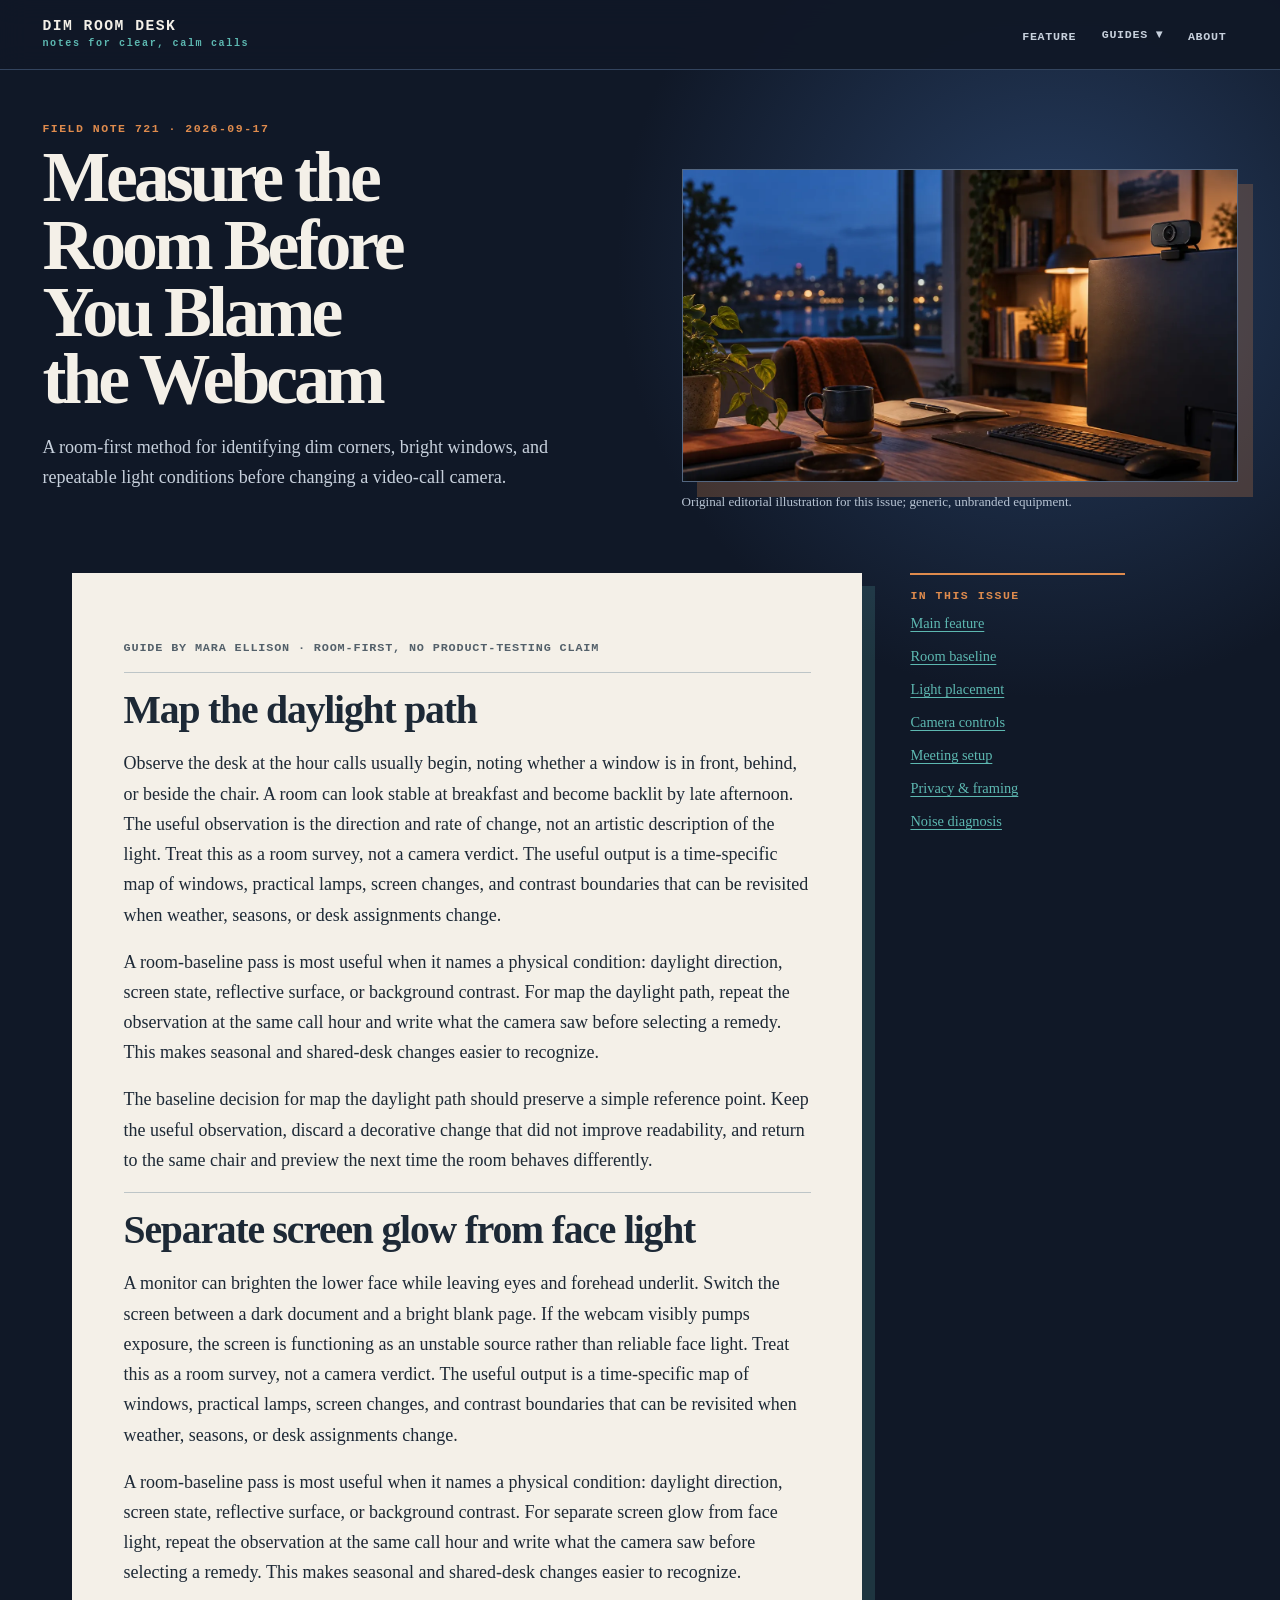
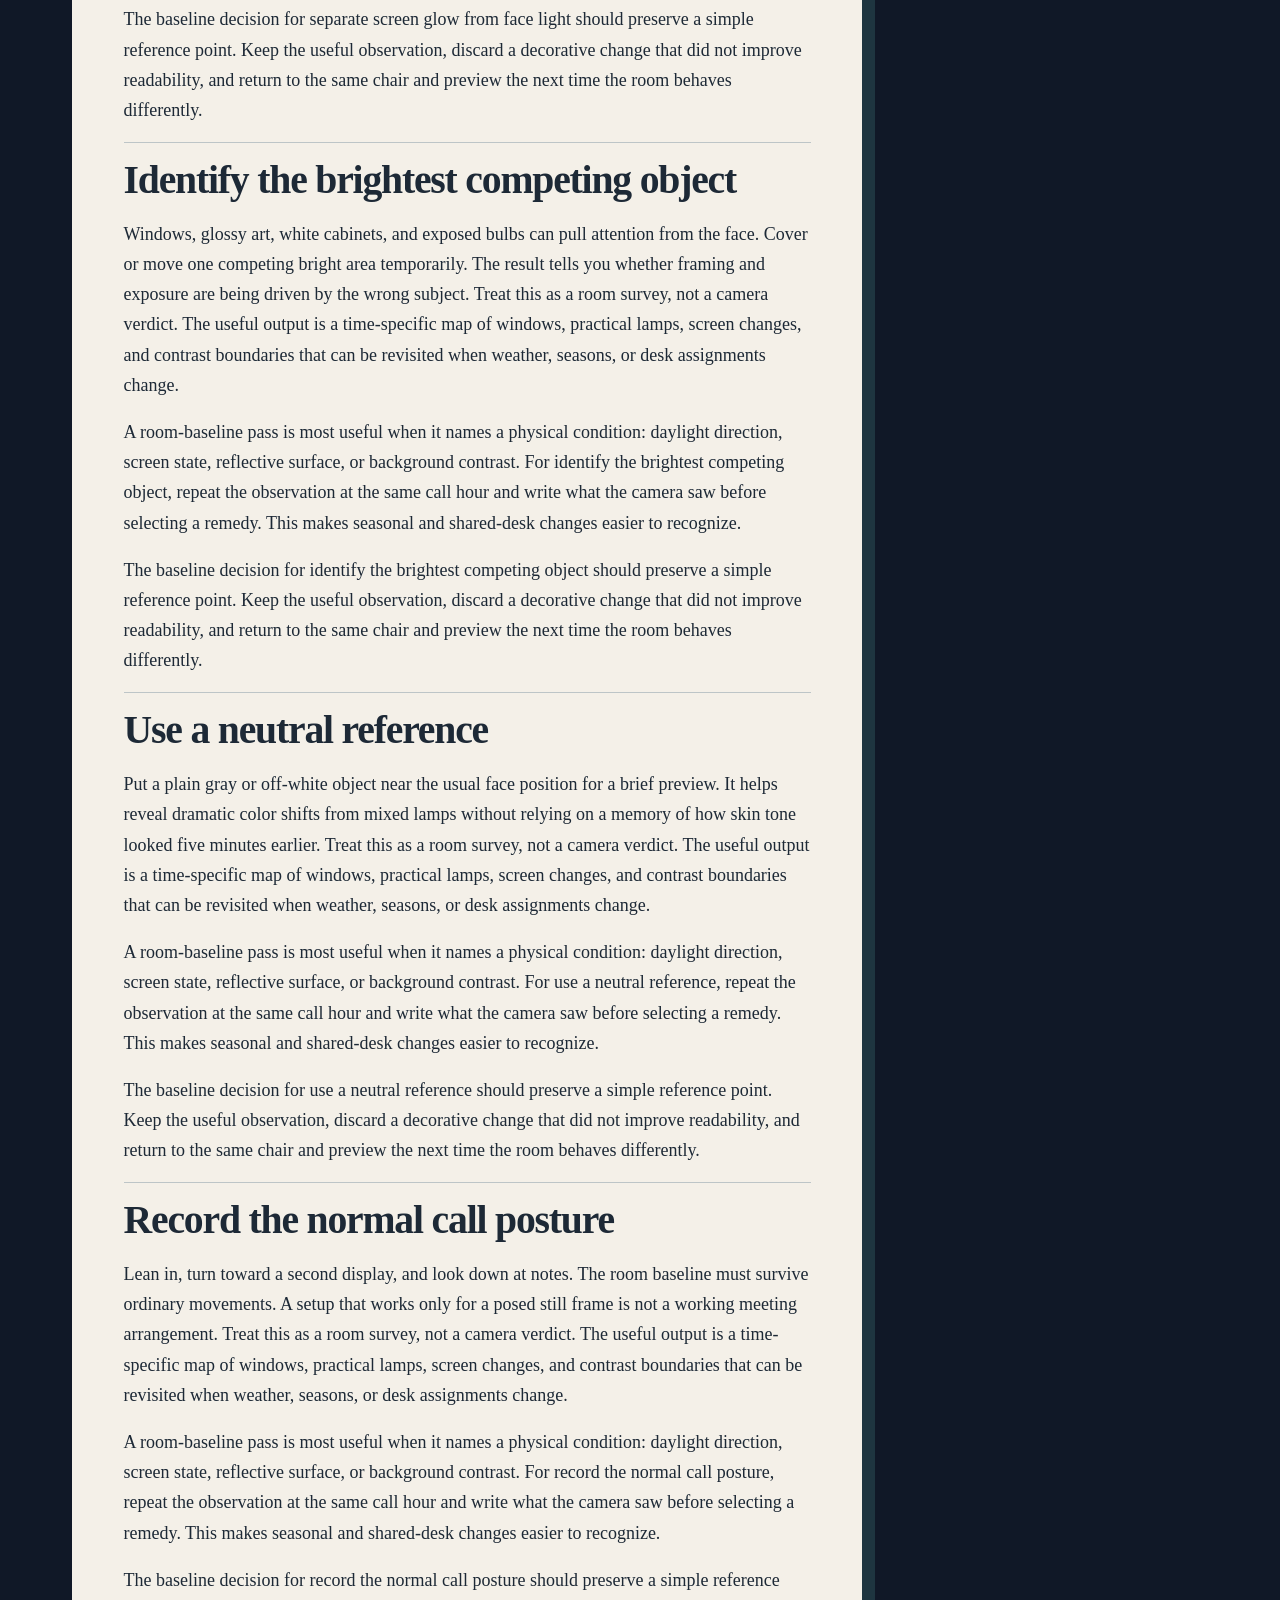
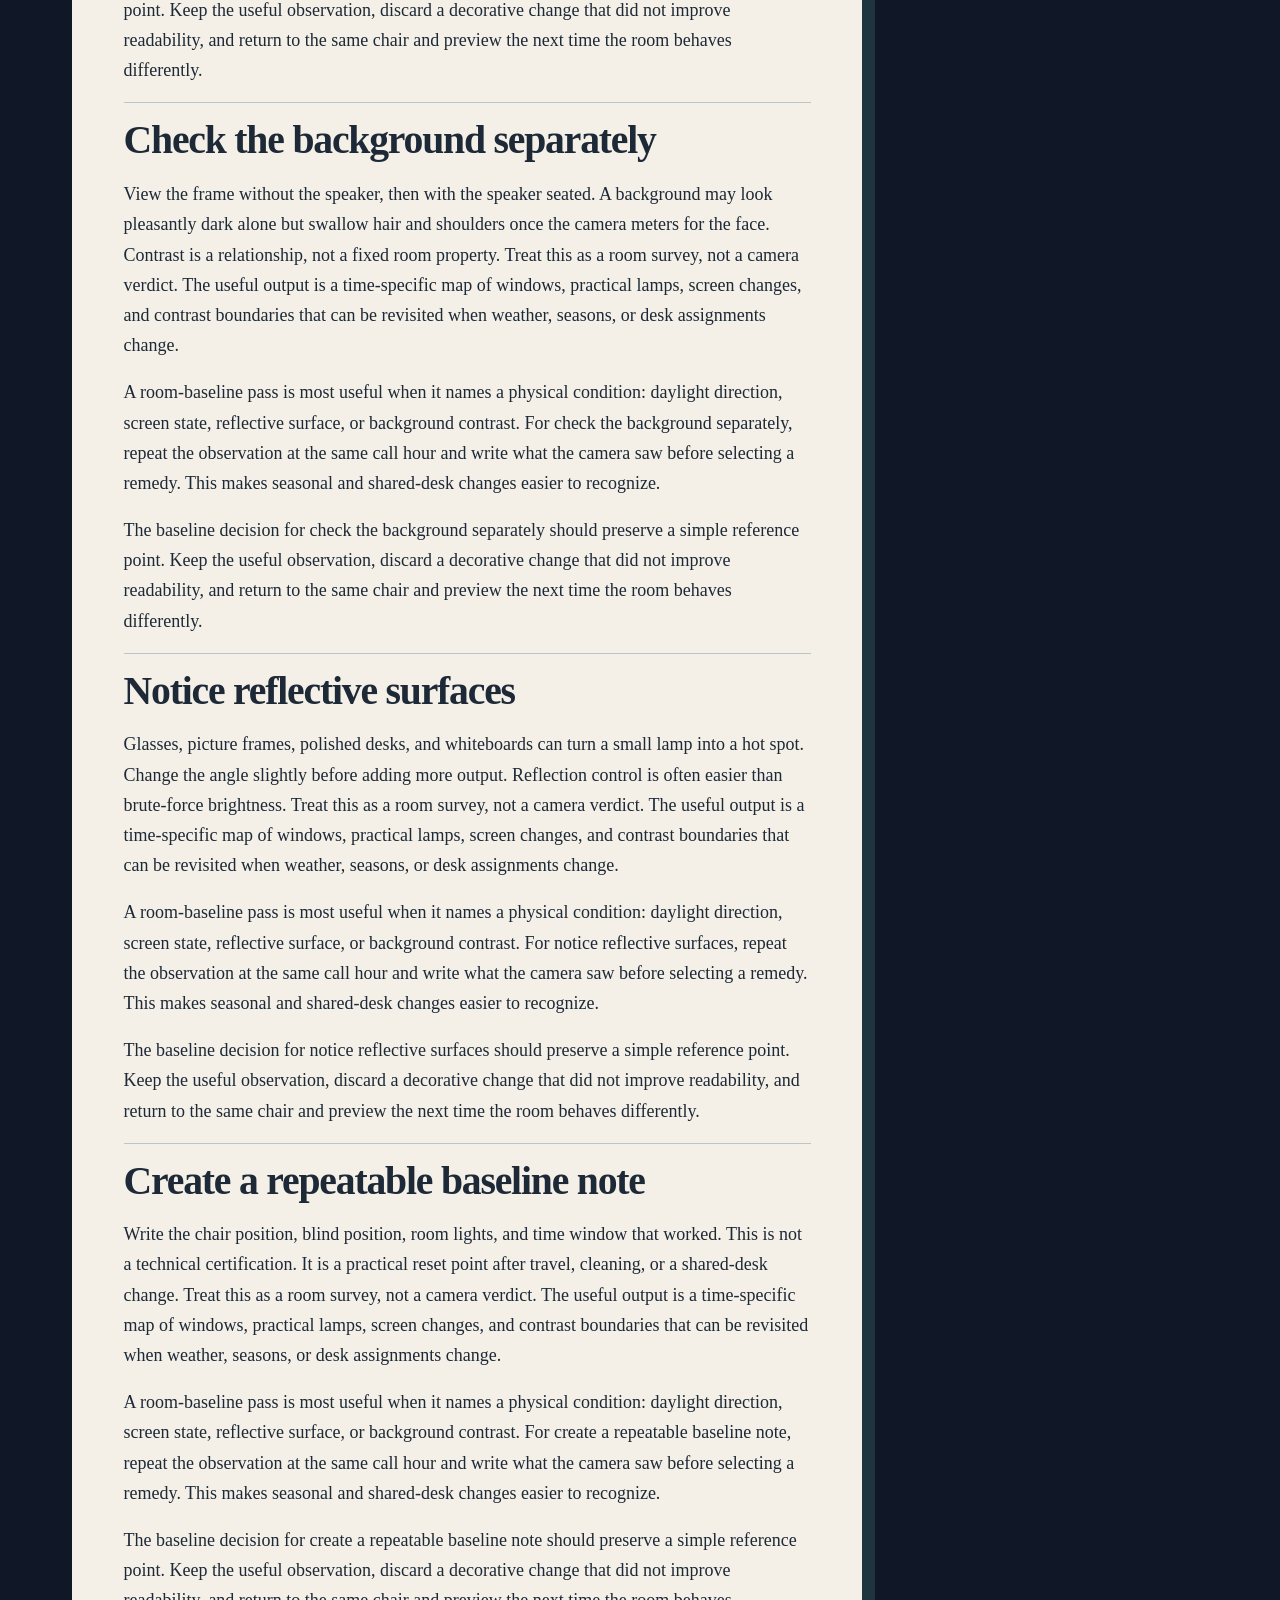
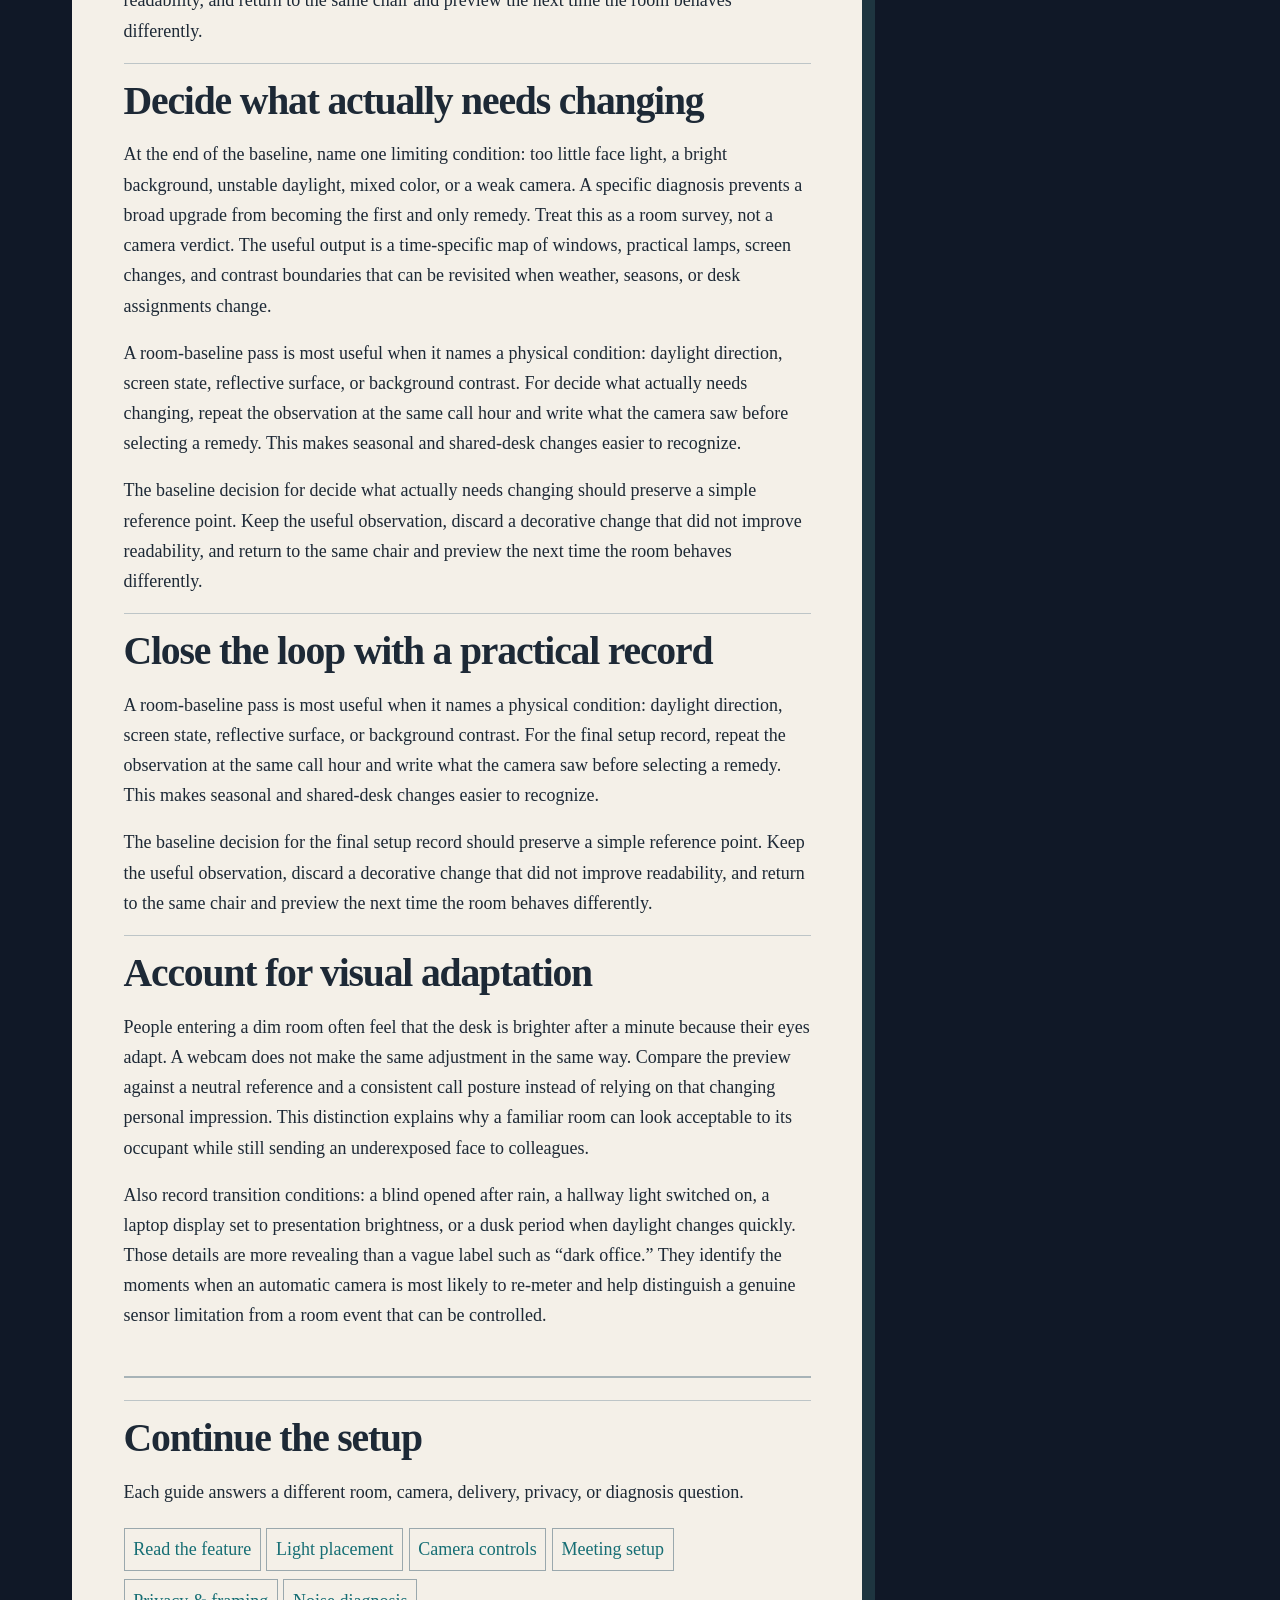
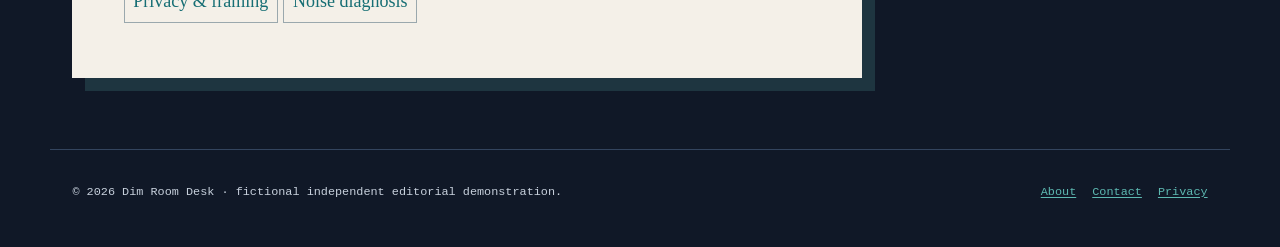
==== ambient-light-baseline.html @ f713fb8d "Publish exact 18-file Row 721 pre-chain site" ====
<!doctype html><html lang="en"><head><meta charset="utf-8"><meta name="viewport" content="width=device-width,initial-scale=1"><title>Measure the Room Before You Blame the Webcam | Dim Room Desk</title><meta name="description" content="A room-first method for identifying dim corners, bright windows, and repeatable light conditions before changing a video-call camera."><link rel="canonical" href="https://armaragex.github.io/lestallion-webcam-low-light-video-meetings-721/ambient-light-baseline.html"><meta property="og:type" content="article"><meta property="og:title" content="Measure the Room Before You Blame the Webcam"><meta property="og:description" content="A room-first method for identifying dim corners, bright windows, and repeatable light conditions before changing a video-call camera."><meta property="og:url" content="https://armaragex.github.io/lestallion-webcam-low-light-video-meetings-721/ambient-light-baseline.html"><meta property="og:image" content="https://armaragex.github.io/lestallion-webcam-low-light-video-meetings-721/blue-hour-webcam-desk.webp"><script type="application/ld+json">{"@context":"https://schema.org","@type":"Article","headline":"Measure the Room Before You Blame the Webcam","description":"A room-first method for identifying dim corners, bright windows, and repeatable light conditions before changing a video-call camera.","datePublished":"2026-09-17","dateModified":"2026-09-17","author":{"@type":"Person","name":"Mara Ellison"},"publisher":{"@type":"Organization","name":"Dim Room Desk"},"mainEntityOfPage":"https://armaragex.github.io/lestallion-webcam-low-light-video-meetings-721/ambient-light-baseline.html"}</script><link rel="stylesheet" href="style.css"><script defer src="site.js"></script></head><body><a class="skip" href="#content">Skip to article</a><header class="mast"><div class="mast-in"><a class="brand" href="index.html">DIM ROOM DESK<span>notes for clear, calm calls</span></a><button class="nav-toggle" aria-expanded="false" aria-controls="primary-nav">Menu</button><nav class="nav" id="primary-nav" aria-label="Primary navigation"><ul><li><a href="index.html">Feature</a></li><li class="dropdown"><button class="dropbtn" aria-expanded="false">Guides ▾</button><ul class="dropdown-menu"><li><a href="ambient-light-baseline.html">Room baseline</a></li><li><a href="lighting-placement.html">Light placement</a></li><li><a href="webcam-controls.html">Camera controls</a></li><li><a href="meeting-platform-setup.html">Meeting setup</a></li><li><a href="privacy-framing.html">Privacy &amp; framing</a></li><li><a href="troubleshooting-noise.html">Noise diagnosis</a></li></ul></li><li><a href="about.html">About</a></li></ul></nav></div></header><section class="hero"><div><div class="eyebrow">Field note 721 · 2026-09-17</div><h1>Measure the Room Before You Blame the Webcam</h1><p class="dek">A room-first method for identifying dim corners, bright windows, and repeatable light conditions before changing a video-call camera.</p></div><figure class="hero-figure"><img class="" src="blue-hour-webcam-desk.webp" width="1400" height="787" alt="A generic webcam on a softly lit desk at blue hour" decoding="async"><figcaption>Original editorial illustration for this issue; generic, unbranded equipment.</figcaption></figure></section><main id="content" class="page"><article class="article"><p class="byline">Guide by Mara Ellison · room-first, no product-testing claim</p><section><h2>Map the daylight path</h2><p>Observe the desk at the hour calls usually begin, noting whether a window is in front, behind, or beside the chair. A room can look stable at breakfast and become backlit by late afternoon. The useful observation is the direction and rate of change, not an artistic description of the light. Treat this as a room survey, not a camera verdict. The useful output is a time-specific map of windows, practical lamps, screen changes, and contrast boundaries that can be revisited when weather, seasons, or desk assignments change.</p><p>A room-baseline pass is most useful when it names a physical condition: daylight direction, screen state, reflective surface, or background contrast. For map the daylight path, repeat the observation at the same call hour and write what the camera saw before selecting a remedy. This makes seasonal and shared-desk changes easier to recognize.</p><p>The baseline decision for map the daylight path should preserve a simple reference point. Keep the useful observation, discard a decorative change that did not improve readability, and return to the same chair and preview the next time the room behaves differently.</p></section><section><h2>Separate screen glow from face light</h2><p>A monitor can brighten the lower face while leaving eyes and forehead underlit. Switch the screen between a dark document and a bright blank page. If the webcam visibly pumps exposure, the screen is functioning as an unstable source rather than reliable face light. Treat this as a room survey, not a camera verdict. The useful output is a time-specific map of windows, practical lamps, screen changes, and contrast boundaries that can be revisited when weather, seasons, or desk assignments change.</p><p>A room-baseline pass is most useful when it names a physical condition: daylight direction, screen state, reflective surface, or background contrast. For separate screen glow from face light, repeat the observation at the same call hour and write what the camera saw before selecting a remedy. This makes seasonal and shared-desk changes easier to recognize.</p><p>The baseline decision for separate screen glow from face light should preserve a simple reference point. Keep the useful observation, discard a decorative change that did not improve readability, and return to the same chair and preview the next time the room behaves differently.</p></section><section><h2>Identify the brightest competing object</h2><p>Windows, glossy art, white cabinets, and exposed bulbs can pull attention from the face. Cover or move one competing bright area temporarily. The result tells you whether framing and exposure are being driven by the wrong subject. Treat this as a room survey, not a camera verdict. The useful output is a time-specific map of windows, practical lamps, screen changes, and contrast boundaries that can be revisited when weather, seasons, or desk assignments change.</p><p>A room-baseline pass is most useful when it names a physical condition: daylight direction, screen state, reflective surface, or background contrast. For identify the brightest competing object, repeat the observation at the same call hour and write what the camera saw before selecting a remedy. This makes seasonal and shared-desk changes easier to recognize.</p><p>The baseline decision for identify the brightest competing object should preserve a simple reference point. Keep the useful observation, discard a decorative change that did not improve readability, and return to the same chair and preview the next time the room behaves differently.</p></section><section><h2>Use a neutral reference</h2><p>Put a plain gray or off-white object near the usual face position for a brief preview. It helps reveal dramatic color shifts from mixed lamps without relying on a memory of how skin tone looked five minutes earlier. Treat this as a room survey, not a camera verdict. The useful output is a time-specific map of windows, practical lamps, screen changes, and contrast boundaries that can be revisited when weather, seasons, or desk assignments change.</p><p>A room-baseline pass is most useful when it names a physical condition: daylight direction, screen state, reflective surface, or background contrast. For use a neutral reference, repeat the observation at the same call hour and write what the camera saw before selecting a remedy. This makes seasonal and shared-desk changes easier to recognize.</p><p>The baseline decision for use a neutral reference should preserve a simple reference point. Keep the useful observation, discard a decorative change that did not improve readability, and return to the same chair and preview the next time the room behaves differently.</p></section><section><h2>Record the normal call posture</h2><p>Lean in, turn toward a second display, and look down at notes. The room baseline must survive ordinary movements. A setup that works only for a posed still frame is not a working meeting arrangement. Treat this as a room survey, not a camera verdict. The useful output is a time-specific map of windows, practical lamps, screen changes, and contrast boundaries that can be revisited when weather, seasons, or desk assignments change.</p><p>A room-baseline pass is most useful when it names a physical condition: daylight direction, screen state, reflective surface, or background contrast. For record the normal call posture, repeat the observation at the same call hour and write what the camera saw before selecting a remedy. This makes seasonal and shared-desk changes easier to recognize.</p><p>The baseline decision for record the normal call posture should preserve a simple reference point. Keep the useful observation, discard a decorative change that did not improve readability, and return to the same chair and preview the next time the room behaves differently.</p></section><section><h2>Check the background separately</h2><p>View the frame without the speaker, then with the speaker seated. A background may look pleasantly dark alone but swallow hair and shoulders once the camera meters for the face. Contrast is a relationship, not a fixed room property. Treat this as a room survey, not a camera verdict. The useful output is a time-specific map of windows, practical lamps, screen changes, and contrast boundaries that can be revisited when weather, seasons, or desk assignments change.</p><p>A room-baseline pass is most useful when it names a physical condition: daylight direction, screen state, reflective surface, or background contrast. For check the background separately, repeat the observation at the same call hour and write what the camera saw before selecting a remedy. This makes seasonal and shared-desk changes easier to recognize.</p><p>The baseline decision for check the background separately should preserve a simple reference point. Keep the useful observation, discard a decorative change that did not improve readability, and return to the same chair and preview the next time the room behaves differently.</p></section><section><h2>Notice reflective surfaces</h2><p>Glasses, picture frames, polished desks, and whiteboards can turn a small lamp into a hot spot. Change the angle slightly before adding more output. Reflection control is often easier than brute-force brightness. Treat this as a room survey, not a camera verdict. The useful output is a time-specific map of windows, practical lamps, screen changes, and contrast boundaries that can be revisited when weather, seasons, or desk assignments change.</p><p>A room-baseline pass is most useful when it names a physical condition: daylight direction, screen state, reflective surface, or background contrast. For notice reflective surfaces, repeat the observation at the same call hour and write what the camera saw before selecting a remedy. This makes seasonal and shared-desk changes easier to recognize.</p><p>The baseline decision for notice reflective surfaces should preserve a simple reference point. Keep the useful observation, discard a decorative change that did not improve readability, and return to the same chair and preview the next time the room behaves differently.</p></section><section><h2>Create a repeatable baseline note</h2><p>Write the chair position, blind position, room lights, and time window that worked. This is not a technical certification. It is a practical reset point after travel, cleaning, or a shared-desk change. Treat this as a room survey, not a camera verdict. The useful output is a time-specific map of windows, practical lamps, screen changes, and contrast boundaries that can be revisited when weather, seasons, or desk assignments change.</p><p>A room-baseline pass is most useful when it names a physical condition: daylight direction, screen state, reflective surface, or background contrast. For create a repeatable baseline note, repeat the observation at the same call hour and write what the camera saw before selecting a remedy. This makes seasonal and shared-desk changes easier to recognize.</p><p>The baseline decision for create a repeatable baseline note should preserve a simple reference point. Keep the useful observation, discard a decorative change that did not improve readability, and return to the same chair and preview the next time the room behaves differently.</p></section><section><h2>Decide what actually needs changing</h2><p>At the end of the baseline, name one limiting condition: too little face light, a bright background, unstable daylight, mixed color, or a weak camera. A specific diagnosis prevents a broad upgrade from becoming the first and only remedy. Treat this as a room survey, not a camera verdict. The useful output is a time-specific map of windows, practical lamps, screen changes, and contrast boundaries that can be revisited when weather, seasons, or desk assignments change.</p><p>A room-baseline pass is most useful when it names a physical condition: daylight direction, screen state, reflective surface, or background contrast. For decide what actually needs changing, repeat the observation at the same call hour and write what the camera saw before selecting a remedy. This makes seasonal and shared-desk changes easier to recognize.</p><p>The baseline decision for decide what actually needs changing should preserve a simple reference point. Keep the useful observation, discard a decorative change that did not improve readability, and return to the same chair and preview the next time the room behaves differently.</p></section><section><h2>Close the loop with a practical record</h2><p>A room-baseline pass is most useful when it names a physical condition: daylight direction, screen state, reflective surface, or background contrast. For the final setup record, repeat the observation at the same call hour and write what the camera saw before selecting a remedy. This makes seasonal and shared-desk changes easier to recognize.</p><p>The baseline decision for the final setup record should preserve a simple reference point. Keep the useful observation, discard a decorative change that did not improve readability, and return to the same chair and preview the next time the room behaves differently.</p></section><section><h2>Account for visual adaptation</h2><p>People entering a dim room often feel that the desk is brighter after a minute because their eyes adapt. A webcam does not make the same adjustment in the same way. Compare the preview against a neutral reference and a consistent call posture instead of relying on that changing personal impression. This distinction explains why a familiar room can look acceptable to its occupant while still sending an underexposed face to colleagues.</p><p>Also record transition conditions: a blind opened after rain, a hallway light switched on, a laptop display set to presentation brightness, or a dusk period when daylight changes quickly. Those details are more revealing than a vague label such as “dark office.” They identify the moments when an automatic camera is most likely to re-meter and help distinguish a genuine sensor limitation from a room event that can be controlled.</p></section><aside class="guide-mesh"><h2>Continue the setup</h2><p>Each guide answers a different room, camera, delivery, privacy, or diagnosis question.</p><a href="index.html">Read the feature</a><a href="lighting-placement.html">Light placement</a><a href="webcam-controls.html">Camera controls</a><a href="meeting-platform-setup.html">Meeting setup</a><a href="privacy-framing.html">Privacy &amp; framing</a><a href="troubleshooting-noise.html">Noise diagnosis</a></aside></article><aside class="rail"><div class="rail-label">In this issue</div><a href="index.html">Main feature</a><a href="ambient-light-baseline.html">Room baseline</a><a href="lighting-placement.html">Light placement</a><a href="webcam-controls.html">Camera controls</a><a href="meeting-platform-setup.html">Meeting setup</a><a href="privacy-framing.html">Privacy &amp; framing</a><a href="troubleshooting-noise.html">Noise diagnosis</a></aside></main><footer class="foot"><span>© 2026 Dim Room Desk · fictional independent editorial demonstration.</span><nav><a href="about.html">About</a><a href="contact.html">Contact</a><a href="privacy.html">Privacy</a></nav></footer></body></html>
---- style.css ----
:root{--ink:#101827;--ink2:#17243a;--paper:#f4f0e8;--mist:#c7d0dc;--line:#33445e;--amber:#df8b4d;--coral:#df6f55;--teal:#5db8b1;--shade:#162236}*{box-sizing:border-box}html{background:var(--ink);scroll-behavior:smooth}body{margin:0;background:radial-gradient(circle at 82% 4%,#263d60 0,transparent 27rem),var(--ink);color:var(--paper);font-family:ui-serif,Georgia,Cambria,"Times New Roman",serif;font-size:18px;line-height:1.68}.skip{position:absolute;left:-9999px;top:1rem;z-index:50;padding:.7rem 1rem;background:var(--amber);color:var(--ink);font-weight:700}.skip:focus{left:1rem}.mast{border-bottom:1px solid var(--line);background:rgba(16,24,39,.94);backdrop-filter:blur(14px);position:relative;z-index:10}.mast-in{max-width:1240px;margin:auto;padding:1rem 1.4rem;display:flex;justify-content:space-between;align-items:center;gap:1rem}.brand{font:800 .92rem/1.08 ui-monospace,SFMono-Regular,Consolas,monospace;letter-spacing:.1em;color:var(--paper);text-decoration:none}.brand span{display:block;color:var(--teal);font-size:.63rem;letter-spacing:.16em;margin-top:.25rem}.nav-toggle{display:none}.nav ul{margin:0;padding:0;display:flex;gap:.2rem;align-items:center;list-style:none}.nav a,.dropbtn{border:0;background:transparent;color:var(--mist);font:700 .73rem ui-monospace,SFMono-Regular,Consolas,monospace;text-transform:uppercase;letter-spacing:.06em;padding:.7rem;text-decoration:none;cursor:pointer}.nav a:hover,.dropbtn:hover{color:var(--amber)}.dropdown{position:relative}.dropdown-menu{display:none!important;position:absolute;right:0;top:100%;min-width:250px;padding:.45rem!important;background:#0e1726;border:1px solid var(--line);box-shadow:10px 12px 0 rgba(0,0,0,.25);flex-direction:column!important}.dropdown.open .dropdown-menu{display:flex!important}.dropdown-menu a{display:block;white-space:nowrap}a{color:#166e74;text-decoration-thickness:1px;text-underline-offset:.18em}a:hover{color:#a94b38}a:focus-visible,button:focus-visible,[tabindex]:focus-visible{outline:3px solid var(--amber);outline-offset:4px}.hero{max-width:1240px;margin:0 auto;padding:3.2rem 1.4rem 2.5rem;display:grid;grid-template-columns:minmax(0,1.04fr) minmax(300px,.96fr);gap:2.3rem;align-items:end}.eyebrow,.rail-label{font:700 .72rem ui-monospace,SFMono-Regular,Consolas,monospace;letter-spacing:.13em;text-transform:uppercase;color:var(--amber)}.hero h1{font-size:clamp(2.55rem,5.6vw,5.7rem);line-height:.94;letter-spacing:-.055em;margin:.6rem 0 1rem;max-width:11ch}.hero .dek{max-width:56ch;color:var(--mist);font-size:1.13rem}.hero-figure{margin:0}.hero-figure img,.article-figure img,.avatar{display:block;width:100%;height:auto}.hero-figure img{border:1px solid #536680;box-shadow:15px 15px 0 rgba(223,139,77,.24)}figcaption{font-size:.82rem;line-height:1.35;color:#72777c;margin-top:.65rem}.hero figcaption{color:#b8c4d3}.page{max-width:1180px;margin:0 auto;padding:1.4rem;display:grid;grid-template-columns:minmax(0,790px) 215px;gap:3rem;align-items:start}.article{background:var(--paper);color:#1d2936;padding:clamp(1.4rem,4vw,4rem);box-shadow:13px 13px 0 rgba(93,184,177,.18)}.byline{margin:0 0 1.7rem;color:#53606a;font:700 .74rem ui-monospace,SFMono-Regular,Consolas,monospace;text-transform:uppercase;letter-spacing:.07em}.article h2{font-size:clamp(1.7rem,3.1vw,2.5rem);line-height:1.08;letter-spacing:-.03em;margin:2.8rem 0 1rem;padding-top:1rem;border-top:1px solid #bdc5c7}.article h2:first-of-type{margin-top:0}.article h3{font-family:ui-monospace,SFMono-Regular,Consolas,monospace;font-size:1rem;color:#234d5f}.article p{margin:1.05rem 0}.article li{margin:.42rem 0}.article blockquote{border-left:5px solid var(--amber);margin:1.8rem 0;padding:.3rem 1.2rem;color:#3a4956}.article-figure{margin:2rem 0}.article-figure img{border:1px solid #aeb8ba}.callout{background:#e4eef0;border-left:5px solid var(--teal);padding:1rem 1.2rem;margin:1.6rem 0}.checklist{background:#fff7e9;padding:1.2rem 1.5rem;border:1px solid #e3c78e}.table-wrap{margin:1.8rem 0;border:1px solid #aeb8ba;overflow-x:auto}.table-cue{display:none;font:700 .7rem ui-monospace,monospace;color:#274859;padding:.5rem;background:#e4eef0}table{border-collapse:collapse;min-width:660px;width:100%;font-size:.88rem}th,td{padding:.75rem;vertical-align:top;text-align:left;border:1px solid #c5cdd0}th{background:#19344a;color:white;font-family:ui-monospace,monospace}.rail{position:sticky;top:1rem;border-top:2px solid var(--amber);padding-top:.9rem;color:var(--mist);font-size:.9rem}.rail a{color:var(--teal);display:block;margin:.55rem 0}.guide-mesh{border-top:2px solid #a7b3b7;margin-top:2.8rem;padding-top:1.4rem}.guide-mesh a{display:inline-block;margin:.25rem .35rem .25rem 0;padding:.36rem .54rem;border:1px solid #9aa8ad;text-decoration:none}.author-card{display:grid;grid-template-columns:130px 1fr;gap:1.25rem;align-items:start;background:#e4eef0;padding:1rem;margin:1.8rem 0}.author-card .avatar{border-radius:50%;border:3px solid var(--teal)}.foot{max-width:1180px;margin:3rem auto 0;padding:2.2rem 1.4rem 3rem;border-top:1px solid var(--line);font: .74rem ui-monospace,SFMono-Regular,Consolas,monospace;color:var(--mist);display:flex;justify-content:space-between;gap:1rem}.foot a{color:var(--teal);margin-left:1rem}.notice{border:1px solid var(--line);background:#111d30;padding:1.1rem;color:var(--mist)}@media(max-width:820px){body{font-size:17px}.mast-in{padding:.85rem 1rem}.nav-toggle{display:block;border:1px solid #566783;background:transparent;color:var(--paper);padding:.55rem .7rem;font:700 .72rem ui-monospace,monospace}.nav{display:none;position:absolute;top:100%;left:0;right:0;background:#101827;border-bottom:1px solid var(--line)}.nav.open{display:block}.nav>ul{display:block;padding:.45rem}.nav a,.dropbtn{display:block;width:100%;text-align:left}.dropdown-menu,.dropdown.open .dropdown-menu{position:static;box-shadow:none;min-width:0;margin-left:.65rem}.hero{grid-template-columns:1fr;padding:2.2rem 1rem 1rem;gap:1.4rem}.hero h1{max-width:15ch}.page{display:block;padding:1rem}.article{padding:1.25rem}.rail{position:static;margin:1.7rem .3rem}.table-cue{display:block}.author-card{grid-template-columns:92px 1fr}.foot{display:block;padding:1.8rem 1rem}.foot nav{margin-top:1rem}.foot a{margin:0 1rem 0 0}}@media(prefers-reduced-motion:reduce){html{scroll-behavior:auto}}
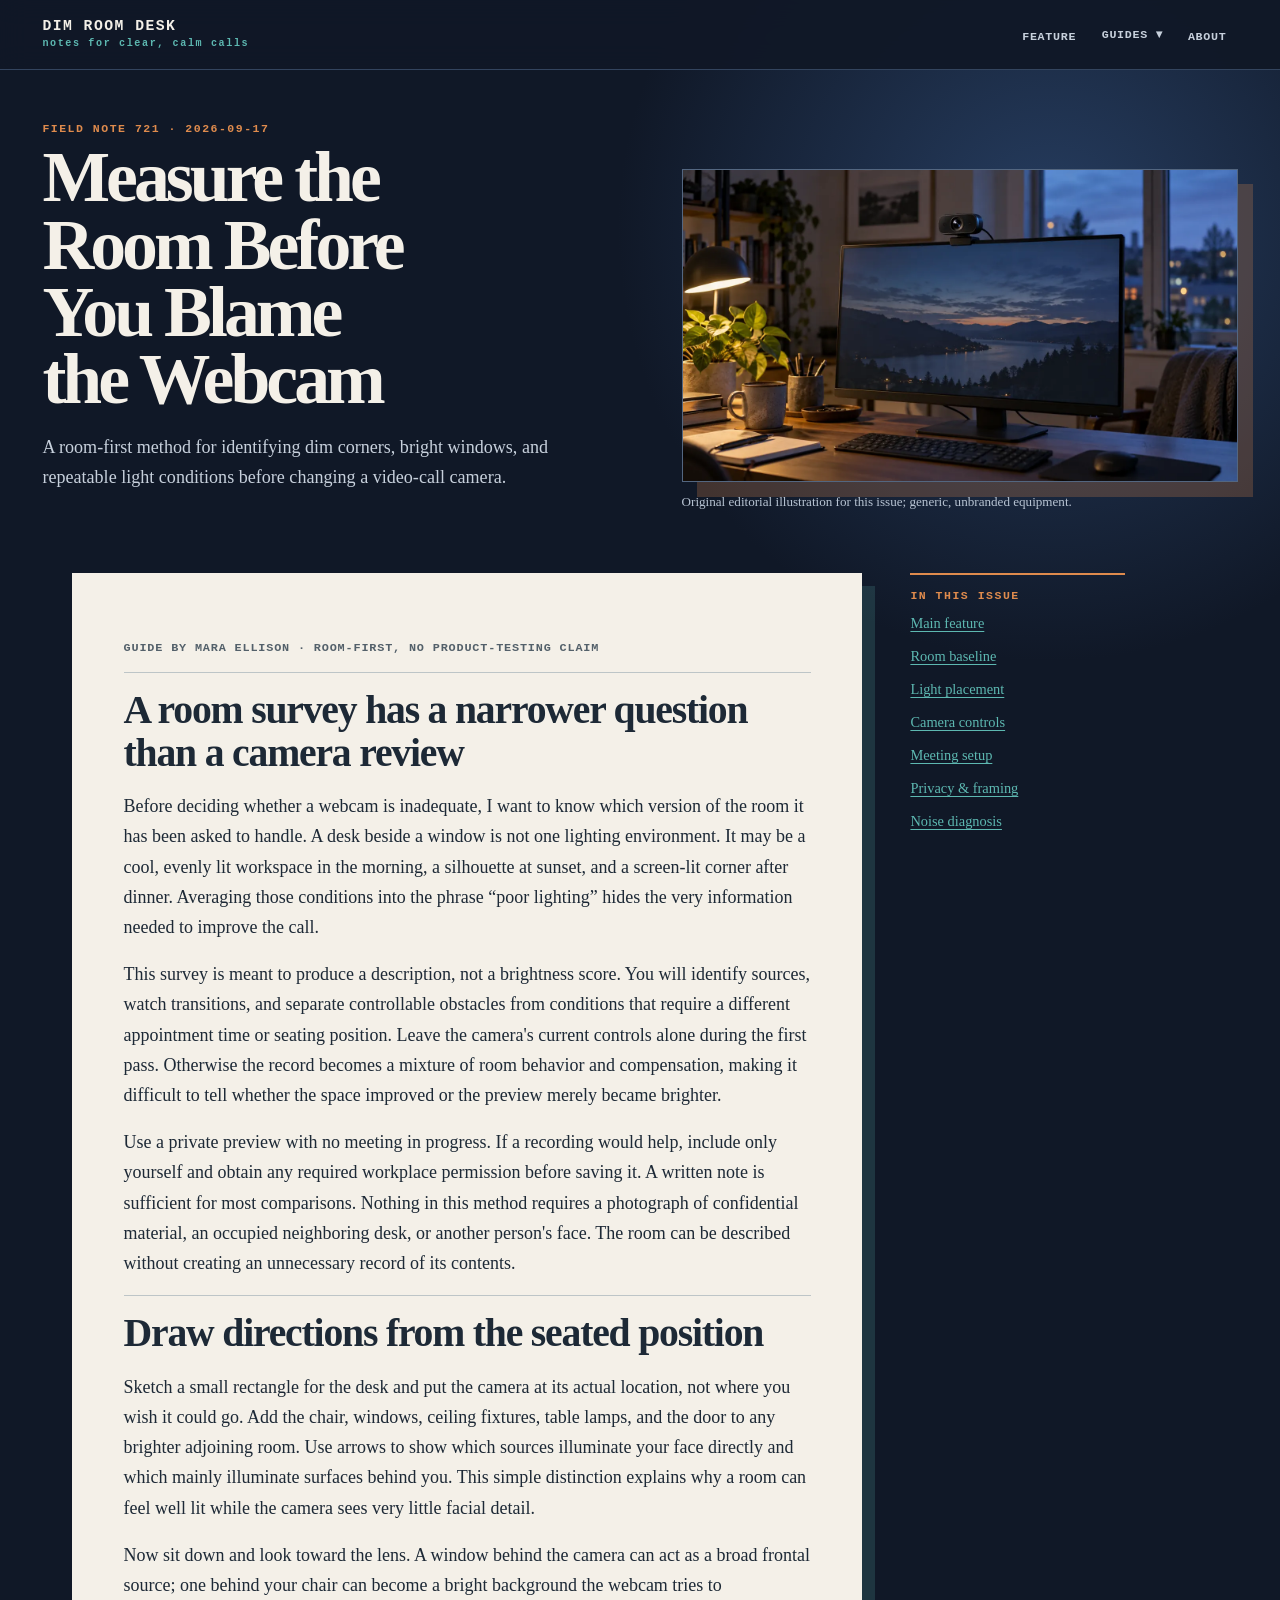
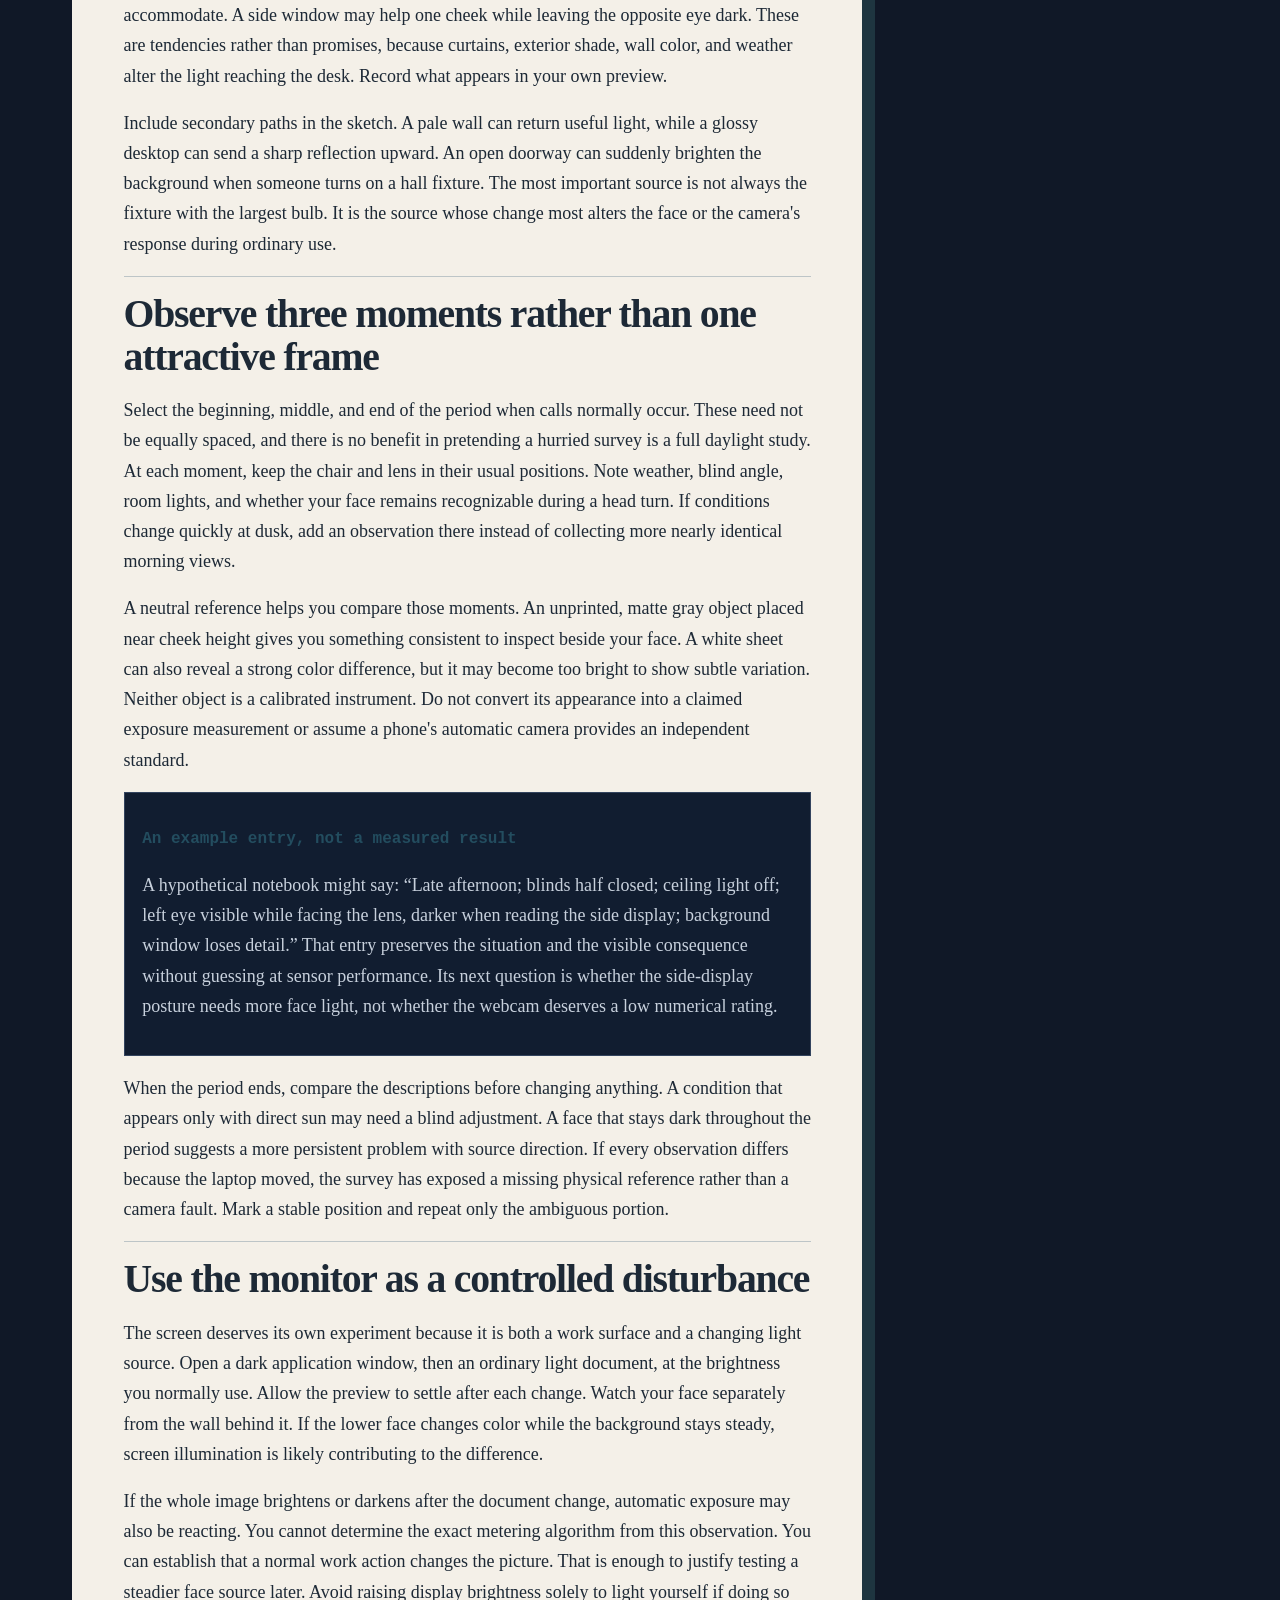
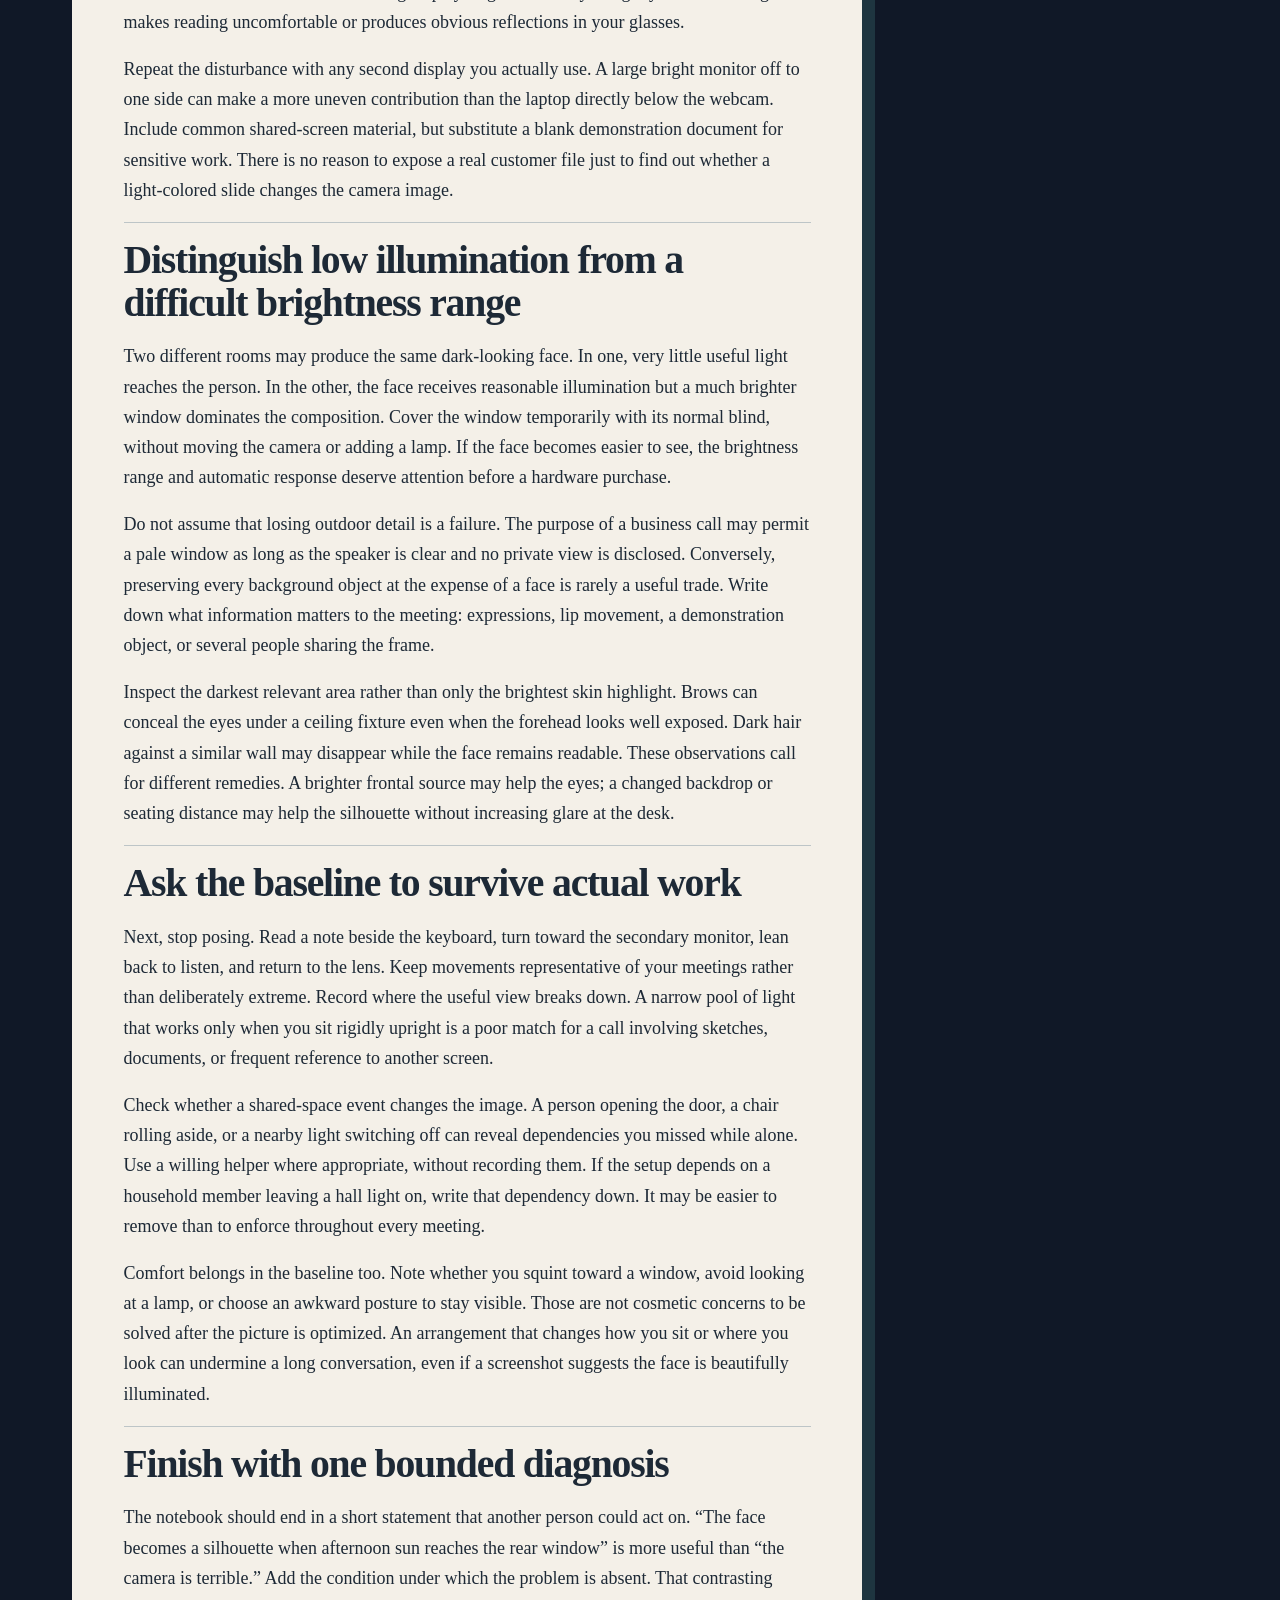
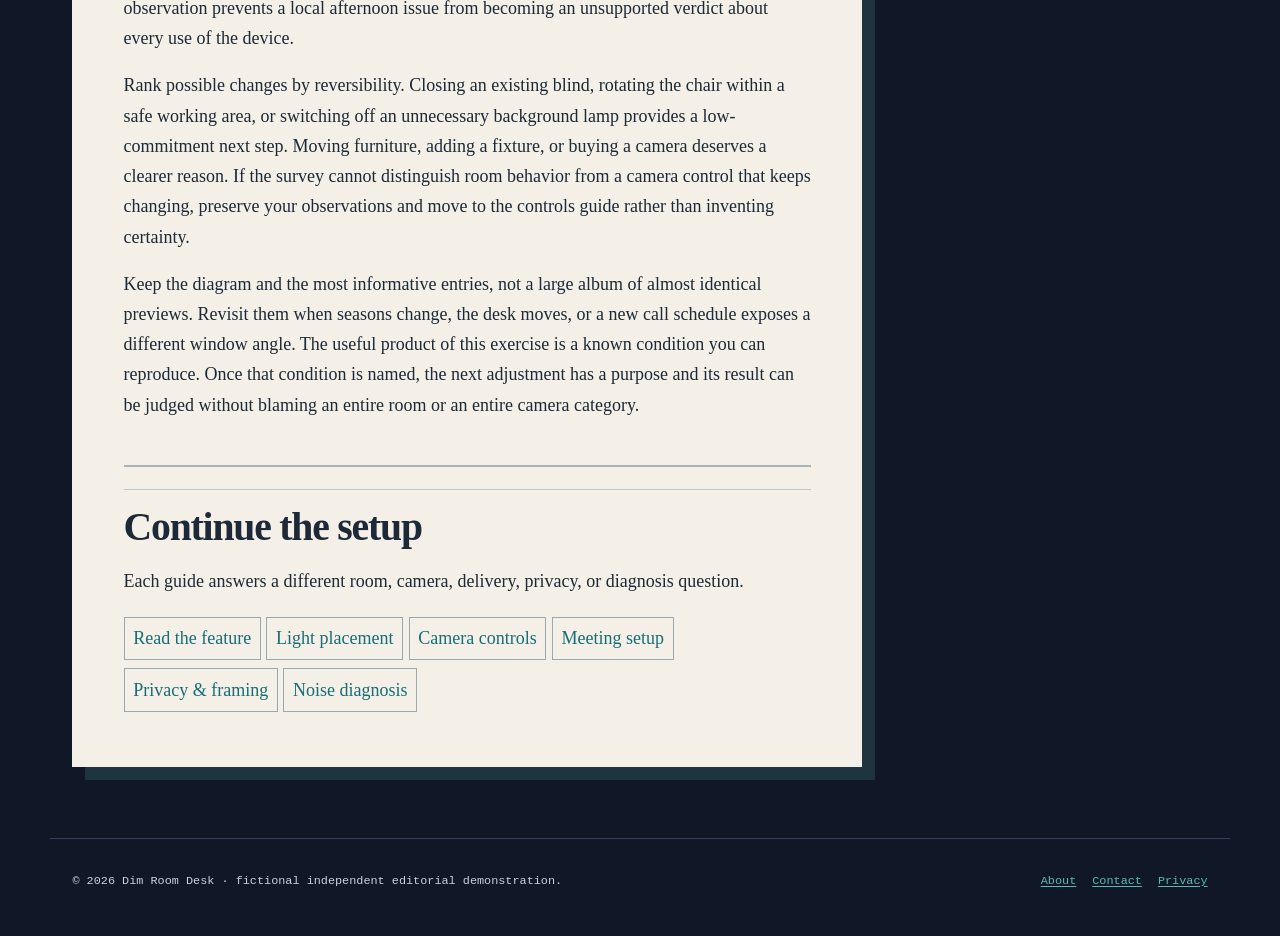
==== commit 4fde47c2: "Repair Row 721 guide originality and image provenance" ====
--- a/ambient-light-baseline.html
+++ b/ambient-light-baseline.html
@@ -1 +1,47 @@
-<!doctype html><html lang="en"><head><meta charset="utf-8"><meta name="viewport" content="width=device-width,initial-scale=1"><title>Measure the Room Before You Blame the Webcam | Dim Room Desk</title><meta name="description" content="A room-first method for identifying dim corners, bright windows, and repeatable light conditions before changing a video-call camera."><link rel="canonical" href="https://armaragex.github.io/lestallion-webcam-low-light-video-meetings-721/ambient-light-baseline.html"><meta property="og:type" content="article"><meta property="og:title" content="Measure the Room Before You Blame the Webcam"><meta property="og:description" content="A room-first method for identifying dim corners, bright windows, and repeatable light conditions before changing a video-call camera."><meta property="og:url" content="https://armaragex.github.io/lestallion-webcam-low-light-video-meetings-721/ambient-light-baseline.html"><meta property="og:image" content="https://armaragex.github.io/lestallion-webcam-low-light-video-meetings-721/blue-hour-webcam-desk.webp"><script type="application/ld+json">{"@context":"https://schema.org","@type":"Article","headline":"Measure the Room Before You Blame the Webcam","description":"A room-first method for identifying dim corners, bright windows, and repeatable light conditions before changing a video-call camera.","datePublished":"2026-09-17","dateModified":"2026-09-17","author":{"@type":"Person","name":"Mara Ellison"},"publisher":{"@type":"Organization","name":"Dim Room Desk"},"mainEntityOfPage":"https://armaragex.github.io/lestallion-webcam-low-light-video-meetings-721/ambient-light-baseline.html"}</script><link rel="stylesheet" href="style.css"><script defer src="site.js"></script></head><body><a class="skip" href="#content">Skip to article</a><header class="mast"><div class="mast-in"><a class="brand" href="index.html">DIM ROOM DESK<span>notes for clear, calm calls</span></a><button class="nav-toggle" aria-expanded="false" aria-controls="primary-nav">Menu</button><nav class="nav" id="primary-nav" aria-label="Primary navigation"><ul><li><a href="index.html">Feature</a></li><li class="dropdown"><button class="dropbtn" aria-expanded="false">Guides ▾</button><ul class="dropdown-menu"><li><a href="ambient-light-baseline.html">Room baseline</a></li><li><a href="lighting-placement.html">Light placement</a></li><li><a href="webcam-controls.html">Camera controls</a></li><li><a href="meeting-platform-setup.html">Meeting setup</a></li><li><a href="privacy-framing.html">Privacy &amp; framing</a></li><li><a href="troubleshooting-noise.html">Noise diagnosis</a></li></ul></li><li><a href="about.html">About</a></li></ul></nav></div></header><section class="hero"><div><div class="eyebrow">Field note 721 · 2026-09-17</div><h1>Measure the Room Before You Blame the Webcam</h1><p class="dek">A room-first method for identifying dim corners, bright windows, and repeatable light conditions before changing a video-call camera.</p></div><figure class="hero-figure"><img class="" src="blue-hour-webcam-desk.webp" width="1400" height="787" alt="A generic webcam on a softly lit desk at blue hour" decoding="async"><figcaption>Original editorial illustration for this issue; generic, unbranded equipment.</figcaption></figure></section><main id="content" class="page"><article class="article"><p class="byline">Guide by Mara Ellison · room-first, no product-testing claim</p><section><h2>Map the daylight path</h2><p>Observe the desk at the hour calls usually begin, noting whether a window is in front, behind, or beside the chair. A room can look stable at breakfast and become backlit by late afternoon. The useful observation is the direction and rate of change, not an artistic description of the light. Treat this as a room survey, not a camera verdict. The useful output is a time-specific map of windows, practical lamps, screen changes, and contrast boundaries that can be revisited when weather, seasons, or desk assignments change.</p><p>A room-baseline pass is most useful when it names a physical condition: daylight direction, screen state, reflective surface, or background contrast. For map the daylight path, repeat the observation at the same call hour and write what the camera saw before selecting a remedy. This makes seasonal and shared-desk changes easier to recognize.</p><p>The baseline decision for map the daylight path should preserve a simple reference point. Keep the useful observation, discard a decorative change that did not improve readability, and return to the same chair and preview the next time the room behaves differently.</p></section><section><h2>Separate screen glow from face light</h2><p>A monitor can brighten the lower face while leaving eyes and forehead underlit. Switch the screen between a dark document and a bright blank page. If the webcam visibly pumps exposure, the screen is functioning as an unstable source rather than reliable face light. Treat this as a room survey, not a camera verdict. The useful output is a time-specific map of windows, practical lamps, screen changes, and contrast boundaries that can be revisited when weather, seasons, or desk assignments change.</p><p>A room-baseline pass is most useful when it names a physical condition: daylight direction, screen state, reflective surface, or background contrast. For separate screen glow from face light, repeat the observation at the same call hour and write what the camera saw before selecting a remedy. This makes seasonal and shared-desk changes easier to recognize.</p><p>The baseline decision for separate screen glow from face light should preserve a simple reference point. Keep the useful observation, discard a decorative change that did not improve readability, and return to the same chair and preview the next time the room behaves differently.</p></section><section><h2>Identify the brightest competing object</h2><p>Windows, glossy art, white cabinets, and exposed bulbs can pull attention from the face. Cover or move one competing bright area temporarily. The result tells you whether framing and exposure are being driven by the wrong subject. Treat this as a room survey, not a camera verdict. The useful output is a time-specific map of windows, practical lamps, screen changes, and contrast boundaries that can be revisited when weather, seasons, or desk assignments change.</p><p>A room-baseline pass is most useful when it names a physical condition: daylight direction, screen state, reflective surface, or background contrast. For identify the brightest competing object, repeat the observation at the same call hour and write what the camera saw before selecting a remedy. This makes seasonal and shared-desk changes easier to recognize.</p><p>The baseline decision for identify the brightest competing object should preserve a simple reference point. Keep the useful observation, discard a decorative change that did not improve readability, and return to the same chair and preview the next time the room behaves differently.</p></section><section><h2>Use a neutral reference</h2><p>Put a plain gray or off-white object near the usual face position for a brief preview. It helps reveal dramatic color shifts from mixed lamps without relying on a memory of how skin tone looked five minutes earlier. Treat this as a room survey, not a camera verdict. The useful output is a time-specific map of windows, practical lamps, screen changes, and contrast boundaries that can be revisited when weather, seasons, or desk assignments change.</p><p>A room-baseline pass is most useful when it names a physical condition: daylight direction, screen state, reflective surface, or background contrast. For use a neutral reference, repeat the observation at the same call hour and write what the camera saw before selecting a remedy. This makes seasonal and shared-desk changes easier to recognize.</p><p>The baseline decision for use a neutral reference should preserve a simple reference point. Keep the useful observation, discard a decorative change that did not improve readability, and return to the same chair and preview the next time the room behaves differently.</p></section><section><h2>Record the normal call posture</h2><p>Lean in, turn toward a second display, and look down at notes. The room baseline must survive ordinary movements. A setup that works only for a posed still frame is not a working meeting arrangement. Treat this as a room survey, not a camera verdict. The useful output is a time-specific map of windows, practical lamps, screen changes, and contrast boundaries that can be revisited when weather, seasons, or desk assignments change.</p><p>A room-baseline pass is most useful when it names a physical condition: daylight direction, screen state, reflective surface, or background contrast. For record the normal call posture, repeat the observation at the same call hour and write what the camera saw before selecting a remedy. This makes seasonal and shared-desk changes easier to recognize.</p><p>The baseline decision for record the normal call posture should preserve a simple reference point. Keep the useful observation, discard a decorative change that did not improve readability, and return to the same chair and preview the next time the room behaves differently.</p></section><section><h2>Check the background separately</h2><p>View the frame without the speaker, then with the speaker seated. A background may look pleasantly dark alone but swallow hair and shoulders once the camera meters for the face. Contrast is a relationship, not a fixed room property. Treat this as a room survey, not a camera verdict. The useful output is a time-specific map of windows, practical lamps, screen changes, and contrast boundaries that can be revisited when weather, seasons, or desk assignments change.</p><p>A room-baseline pass is most useful when it names a physical condition: daylight direction, screen state, reflective surface, or background contrast. For check the background separately, repeat the observation at the same call hour and write what the camera saw before selecting a remedy. This makes seasonal and shared-desk changes easier to recognize.</p><p>The baseline decision for check the background separately should preserve a simple reference point. Keep the useful observation, discard a decorative change that did not improve readability, and return to the same chair and preview the next time the room behaves differently.</p></section><section><h2>Notice reflective surfaces</h2><p>Glasses, picture frames, polished desks, and whiteboards can turn a small lamp into a hot spot. Change the angle slightly before adding more output. Reflection control is often easier than brute-force brightness. Treat this as a room survey, not a camera verdict. The useful output is a time-specific map of windows, practical lamps, screen changes, and contrast boundaries that can be revisited when weather, seasons, or desk assignments change.</p><p>A room-baseline pass is most useful when it names a physical condition: daylight direction, screen state, reflective surface, or background contrast. For notice reflective surfaces, repeat the observation at the same call hour and write what the camera saw before selecting a remedy. This makes seasonal and shared-desk changes easier to recognize.</p><p>The baseline decision for notice reflective surfaces should preserve a simple reference point. Keep the useful observation, discard a decorative change that did not improve readability, and return to the same chair and preview the next time the room behaves differently.</p></section><section><h2>Create a repeatable baseline note</h2><p>Write the chair position, blind position, room lights, and time window that worked. This is not a technical certification. It is a practical reset point after travel, cleaning, or a shared-desk change. Treat this as a room survey, not a camera verdict. The useful output is a time-specific map of windows, practical lamps, screen changes, and contrast boundaries that can be revisited when weather, seasons, or desk assignments change.</p><p>A room-baseline pass is most useful when it names a physical condition: daylight direction, screen state, reflective surface, or background contrast. For create a repeatable baseline note, repeat the observation at the same call hour and write what the camera saw before selecting a remedy. This makes seasonal and shared-desk changes easier to recognize.</p><p>The baseline decision for create a repeatable baseline note should preserve a simple reference point. Keep the useful observation, discard a decorative change that did not improve readability, and return to the same chair and preview the next time the room behaves differently.</p></section><section><h2>Decide what actually needs changing</h2><p>At the end of the baseline, name one limiting condition: too little face light, a bright background, unstable daylight, mixed color, or a weak camera. A specific diagnosis prevents a broad upgrade from becoming the first and only remedy. Treat this as a room survey, not a camera verdict. The useful output is a time-specific map of windows, practical lamps, screen changes, and contrast boundaries that can be revisited when weather, seasons, or desk assignments change.</p><p>A room-baseline pass is most useful when it names a physical condition: daylight direction, screen state, reflective surface, or background contrast. For decide what actually needs changing, repeat the observation at the same call hour and write what the camera saw before selecting a remedy. This makes seasonal and shared-desk changes easier to recognize.</p><p>The baseline decision for decide what actually needs changing should preserve a simple reference point. Keep the useful observation, discard a decorative change that did not improve readability, and return to the same chair and preview the next time the room behaves differently.</p></section><section><h2>Close the loop with a practical record</h2><p>A room-baseline pass is most useful when it names a physical condition: daylight direction, screen state, reflective surface, or background contrast. For the final setup record, repeat the observation at the same call hour and write what the camera saw before selecting a remedy. This makes seasonal and shared-desk changes easier to recognize.</p><p>The baseline decision for the final setup record should preserve a simple reference point. Keep the useful observation, discard a decorative change that did not improve readability, and return to the same chair and preview the next time the room behaves differently.</p></section><section><h2>Account for visual adaptation</h2><p>People entering a dim room often feel that the desk is brighter after a minute because their eyes adapt. A webcam does not make the same adjustment in the same way. Compare the preview against a neutral reference and a consistent call posture instead of relying on that changing personal impression. This distinction explains why a familiar room can look acceptable to its occupant while still sending an underexposed face to colleagues.</p><p>Also record transition conditions: a blind opened after rain, a hallway light switched on, a laptop display set to presentation brightness, or a dusk period when daylight changes quickly. Those details are more revealing than a vague label such as “dark office.” They identify the moments when an automatic camera is most likely to re-meter and help distinguish a genuine sensor limitation from a room event that can be controlled.</p></section><aside class="guide-mesh"><h2>Continue the setup</h2><p>Each guide answers a different room, camera, delivery, privacy, or diagnosis question.</p><a href="index.html">Read the feature</a><a href="lighting-placement.html">Light placement</a><a href="webcam-controls.html">Camera controls</a><a href="meeting-platform-setup.html">Meeting setup</a><a href="privacy-framing.html">Privacy &amp; framing</a><a href="troubleshooting-noise.html">Noise diagnosis</a></aside></article><aside class="rail"><div class="rail-label">In this issue</div><a href="index.html">Main feature</a><a href="ambient-light-baseline.html">Room baseline</a><a href="lighting-placement.html">Light placement</a><a href="webcam-controls.html">Camera controls</a><a href="meeting-platform-setup.html">Meeting setup</a><a href="privacy-framing.html">Privacy &amp; framing</a><a href="troubleshooting-noise.html">Noise diagnosis</a></aside></main><footer class="foot"><span>© 2026 Dim Room Desk · fictional independent editorial demonstration.</span><nav><a href="about.html">About</a><a href="contact.html">Contact</a><a href="privacy.html">Privacy</a></nav></footer></body></html>+<!doctype html><html lang="en"><head><meta charset="utf-8"><meta name="viewport" content="width=device-width,initial-scale=1"><title>Measure the Room Before You Blame the Webcam | Dim Room Desk</title><meta name="description" content="A room-first method for identifying dim corners, bright windows, and repeatable light conditions before changing a video-call camera."><link rel="canonical" href="https://armaragex.github.io/lestallion-webcam-low-light-video-meetings-721/ambient-light-baseline.html"><meta property="og:type" content="article"><meta property="og:title" content="Measure the Room Before You Blame the Webcam"><meta property="og:description" content="A room-first method for identifying dim corners, bright windows, and repeatable light conditions before changing a video-call camera."><meta property="og:url" content="https://armaragex.github.io/lestallion-webcam-low-light-video-meetings-721/ambient-light-baseline.html"><meta property="og:image" content="https://armaragex.github.io/lestallion-webcam-low-light-video-meetings-721/blue-hour-webcam-desk.webp"><script type="application/ld+json">{"@context":"https://schema.org","@type":"Article","headline":"Measure the Room Before You Blame the Webcam","description":"A room-first method for identifying dim corners, bright windows, and repeatable light conditions before changing a video-call camera.","datePublished":"2026-09-17","dateModified":"2026-09-17","author":{"@type":"Person","name":"Mara Ellison"},"publisher":{"@type":"Organization","name":"Dim Room Desk"},"mainEntityOfPage":"https://armaragex.github.io/lestallion-webcam-low-light-video-meetings-721/ambient-light-baseline.html"}</script><link rel="stylesheet" href="style.css"><script defer src="site.js"></script></head><body><a class="skip" href="#content">Skip to article</a><header class="mast"><div class="mast-in"><a class="brand" href="index.html">DIM ROOM DESK<span>notes for clear, calm calls</span></a><button class="nav-toggle" aria-expanded="false" aria-controls="primary-nav">Menu</button><nav class="nav" id="primary-nav" aria-label="Primary navigation"><ul><li><a href="index.html">Feature</a></li><li class="dropdown"><button class="dropbtn" aria-expanded="false">Guides ▾</button><ul class="dropdown-menu"><li><a href="ambient-light-baseline.html">Room baseline</a></li><li><a href="lighting-placement.html">Light placement</a></li><li><a href="webcam-controls.html">Camera controls</a></li><li><a href="meeting-platform-setup.html">Meeting setup</a></li><li><a href="privacy-framing.html">Privacy &amp; framing</a></li><li><a href="troubleshooting-noise.html">Noise diagnosis</a></li></ul></li><li><a href="about.html">About</a></li></ul></nav></div></header><section class="hero"><div><div class="eyebrow">Field note 721 · 2026-09-17</div><h1>Measure the Room Before You Blame the Webcam</h1><p class="dek">A room-first method for identifying dim corners, bright windows, and repeatable light conditions before changing a video-call camera.</p></div><figure class="hero-figure"><img class="" src="blue-hour-webcam-desk.webp" width="1400" height="788" alt="A generic webcam on a softly lit desk at blue hour" decoding="async"><figcaption>Original editorial illustration for this issue; generic, unbranded equipment.</figcaption></figure></section><main id="content" class="page"><article class="article"><p class="byline">Guide by Mara Ellison · room-first, no product-testing claim</p><section>
+<h2>A room survey has a narrower question than a camera review</h2>
+<p>Before deciding whether a webcam is inadequate, I want to know which version of the room it has been asked to handle. A desk beside a window is not one lighting environment. It may be a cool, evenly lit workspace in the morning, a silhouette at sunset, and a screen-lit corner after dinner. Averaging those conditions into the phrase “poor lighting” hides the very information needed to improve the call.</p>
+<p>This survey is meant to produce a description, not a brightness score. You will identify sources, watch transitions, and separate controllable obstacles from conditions that require a different appointment time or seating position. Leave the camera's current controls alone during the first pass. Otherwise the record becomes a mixture of room behavior and compensation, making it difficult to tell whether the space improved or the preview merely became brighter.</p>
+<p>Use a private preview with no meeting in progress. If a recording would help, include only yourself and obtain any required workplace permission before saving it. A written note is sufficient for most comparisons. Nothing in this method requires a photograph of confidential material, an occupied neighboring desk, or another person's face. The room can be described without creating an unnecessary record of its contents.</p>
+</section>
+<section>
+<h2>Draw directions from the seated position</h2>
+<p>Sketch a small rectangle for the desk and put the camera at its actual location, not where you wish it could go. Add the chair, windows, ceiling fixtures, table lamps, and the door to any brighter adjoining room. Use arrows to show which sources illuminate your face directly and which mainly illuminate surfaces behind you. This simple distinction explains why a room can feel well lit while the camera sees very little facial detail.</p>
+<p>Now sit down and look toward the lens. A window behind the camera can act as a broad frontal source; one behind your chair can become a bright background the webcam tries to accommodate. A side window may help one cheek while leaving the opposite eye dark. These are tendencies rather than promises, because curtains, exterior shade, wall color, and weather alter the light reaching the desk. Record what appears in your own preview.</p>
+<p>Include secondary paths in the sketch. A pale wall can return useful light, while a glossy desktop can send a sharp reflection upward. An open doorway can suddenly brighten the background when someone turns on a hall fixture. The most important source is not always the fixture with the largest bulb. It is the source whose change most alters the face or the camera's response during ordinary use.</p>
+</section>
+<section>
+<h2>Observe three moments rather than one attractive frame</h2>
+<p>Select the beginning, middle, and end of the period when calls normally occur. These need not be equally spaced, and there is no benefit in pretending a hurried survey is a full daylight study. At each moment, keep the chair and lens in their usual positions. Note weather, blind angle, room lights, and whether your face remains recognizable during a head turn. If conditions change quickly at dusk, add an observation there instead of collecting more nearly identical morning views.</p>
+<p>A neutral reference helps you compare those moments. An unprinted, matte gray object placed near cheek height gives you something consistent to inspect beside your face. A white sheet can also reveal a strong color difference, but it may become too bright to show subtle variation. Neither object is a calibrated instrument. Do not convert its appearance into a claimed exposure measurement or assume a phone's automatic camera provides an independent standard.</p>
+<div class="notice">
+<h3>An example entry, not a measured result</h3>
+<p>A hypothetical notebook might say: “Late afternoon; blinds half closed; ceiling light off; left eye visible while facing the lens, darker when reading the side display; background window loses detail.” That entry preserves the situation and the visible consequence without guessing at sensor performance. Its next question is whether the side-display posture needs more face light, not whether the webcam deserves a low numerical rating.</p>
+</div>
+<p>When the period ends, compare the descriptions before changing anything. A condition that appears only with direct sun may need a blind adjustment. A face that stays dark throughout the period suggests a more persistent problem with source direction. If every observation differs because the laptop moved, the survey has exposed a missing physical reference rather than a camera fault. Mark a stable position and repeat only the ambiguous portion.</p>
+</section>
+<section>
+<h2>Use the monitor as a controlled disturbance</h2>
+<p>The screen deserves its own experiment because it is both a work surface and a changing light source. Open a dark application window, then an ordinary light document, at the brightness you normally use. Allow the preview to settle after each change. Watch your face separately from the wall behind it. If the lower face changes color while the background stays steady, screen illumination is likely contributing to the difference.</p>
+<p>If the whole image brightens or darkens after the document change, automatic exposure may also be reacting. You cannot determine the exact metering algorithm from this observation. You can establish that a normal work action changes the picture. That is enough to justify testing a steadier face source later. Avoid raising display brightness solely to light yourself if doing so makes reading uncomfortable or produces obvious reflections in your glasses.</p>
+<p>Repeat the disturbance with any second display you actually use. A large bright monitor off to one side can make a more uneven contribution than the laptop directly below the webcam. Include common shared-screen material, but substitute a blank demonstration document for sensitive work. There is no reason to expose a real customer file just to find out whether a light-colored slide changes the camera image.</p>
+</section>
+<section>
+<h2>Distinguish low illumination from a difficult brightness range</h2>
+<p>Two different rooms may produce the same dark-looking face. In one, very little useful light reaches the person. In the other, the face receives reasonable illumination but a much brighter window dominates the composition. Cover the window temporarily with its normal blind, without moving the camera or adding a lamp. If the face becomes easier to see, the brightness range and automatic response deserve attention before a hardware purchase.</p>
+<p>Do not assume that losing outdoor detail is a failure. The purpose of a business call may permit a pale window as long as the speaker is clear and no private view is disclosed. Conversely, preserving every background object at the expense of a face is rarely a useful trade. Write down what information matters to the meeting: expressions, lip movement, a demonstration object, or several people sharing the frame.</p>
+<p>Inspect the darkest relevant area rather than only the brightest skin highlight. Brows can conceal the eyes under a ceiling fixture even when the forehead looks well exposed. Dark hair against a similar wall may disappear while the face remains readable. These observations call for different remedies. A brighter frontal source may help the eyes; a changed backdrop or seating distance may help the silhouette without increasing glare at the desk.</p>
+</section>
+<section>
+<h2>Ask the baseline to survive actual work</h2>
+<p>Next, stop posing. Read a note beside the keyboard, turn toward the secondary monitor, lean back to listen, and return to the lens. Keep movements representative of your meetings rather than deliberately extreme. Record where the useful view breaks down. A narrow pool of light that works only when you sit rigidly upright is a poor match for a call involving sketches, documents, or frequent reference to another screen.</p>
+<p>Check whether a shared-space event changes the image. A person opening the door, a chair rolling aside, or a nearby light switching off can reveal dependencies you missed while alone. Use a willing helper where appropriate, without recording them. If the setup depends on a household member leaving a hall light on, write that dependency down. It may be easier to remove than to enforce throughout every meeting.</p>
+<p>Comfort belongs in the baseline too. Note whether you squint toward a window, avoid looking at a lamp, or choose an awkward posture to stay visible. Those are not cosmetic concerns to be solved after the picture is optimized. An arrangement that changes how you sit or where you look can undermine a long conversation, even if a screenshot suggests the face is beautifully illuminated.</p>
+</section>
+<section>
+<h2>Finish with one bounded diagnosis</h2>
+<p>The notebook should end in a short statement that another person could act on. “The face becomes a silhouette when afternoon sun reaches the rear window” is more useful than “the camera is terrible.” Add the condition under which the problem is absent. That contrasting observation prevents a local afternoon issue from becoming an unsupported verdict about every use of the device.</p>
+<p>Rank possible changes by reversibility. Closing an existing blind, rotating the chair within a safe working area, or switching off an unnecessary background lamp provides a low-commitment next step. Moving furniture, adding a fixture, or buying a camera deserves a clearer reason. If the survey cannot distinguish room behavior from a camera control that keeps changing, preserve your observations and move to the controls guide rather than inventing certainty.</p>
+<p>Keep the diagram and the most informative entries, not a large album of almost identical previews. Revisit them when seasons change, the desk moves, or a new call schedule exposes a different window angle. The useful product of this exercise is a known condition you can reproduce. Once that condition is named, the next adjustment has a purpose and its result can be judged without blaming an entire room or an entire camera category.</p>
+</section>
+<aside class="guide-mesh"><h2>Continue the setup</h2><p>Each guide answers a different room, camera, delivery, privacy, or diagnosis question.</p><a href="index.html">Read the feature</a><a href="lighting-placement.html">Light placement</a><a href="webcam-controls.html">Camera controls</a><a href="meeting-platform-setup.html">Meeting setup</a><a href="privacy-framing.html">Privacy &amp; framing</a><a href="troubleshooting-noise.html">Noise diagnosis</a></aside></article><aside class="rail"><div class="rail-label">In this issue</div><a href="index.html">Main feature</a><a href="ambient-light-baseline.html">Room baseline</a><a href="lighting-placement.html">Light placement</a><a href="webcam-controls.html">Camera controls</a><a href="meeting-platform-setup.html">Meeting setup</a><a href="privacy-framing.html">Privacy &amp; framing</a><a href="troubleshooting-noise.html">Noise diagnosis</a></aside></main><footer class="foot"><span>© 2026 Dim Room Desk · fictional independent editorial demonstration.</span><nav><a href="about.html">About</a><a href="contact.html">Contact</a><a href="privacy.html">Privacy</a></nav></footer></body></html>
